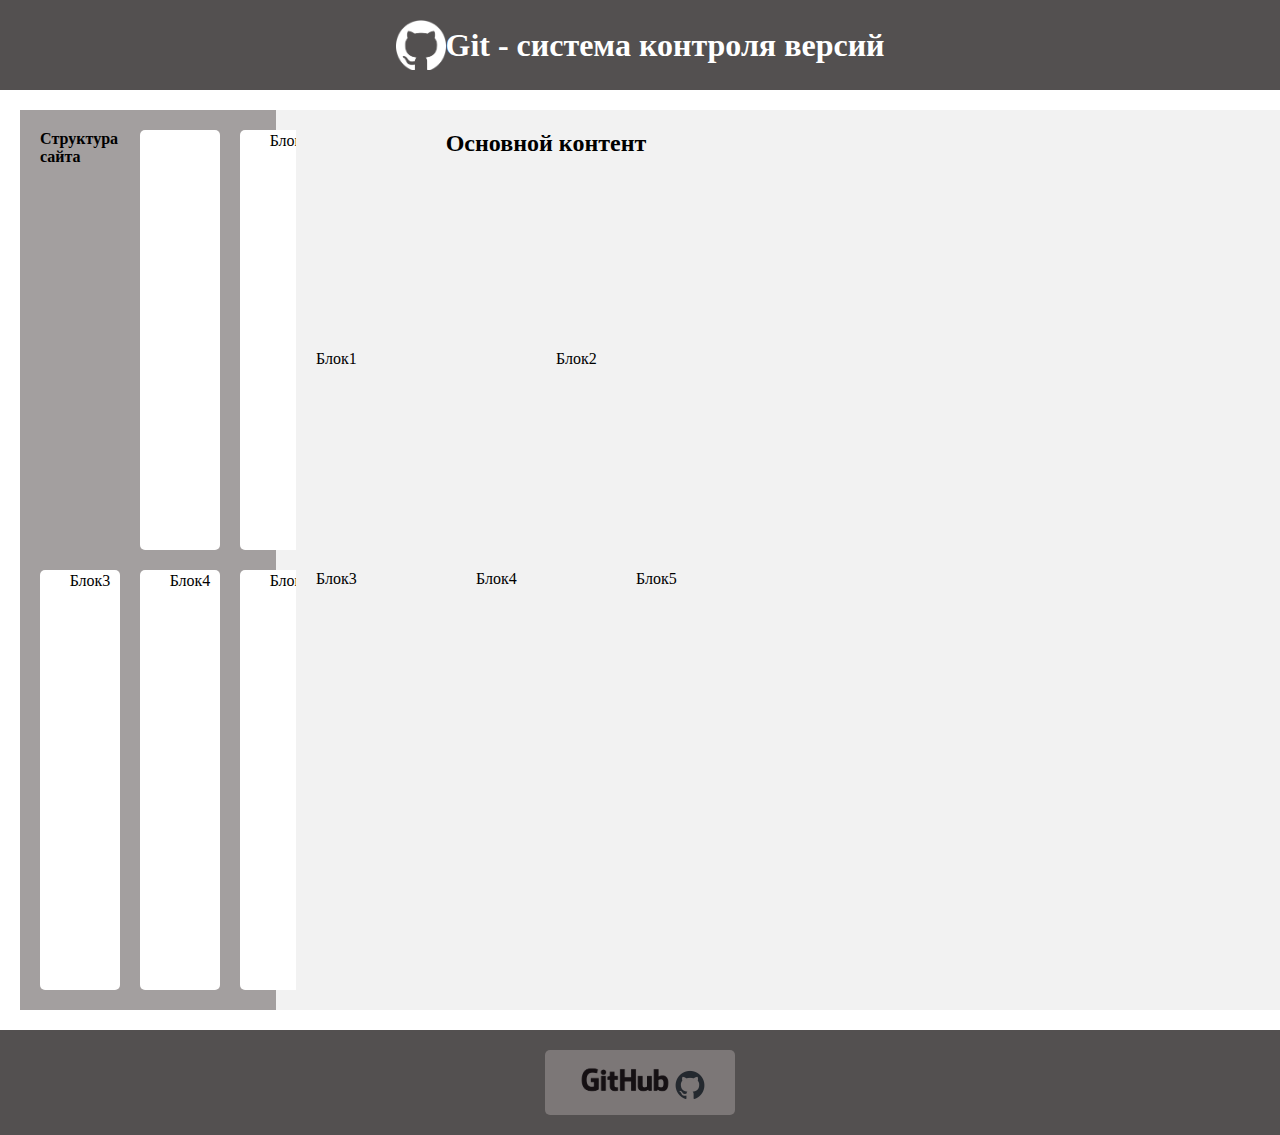
==== index.html @ 19fec1b5 "Создание структуры сайта" ====
<!DOCTYPE html>
<html lang="ru">
<head>
    <meta charset="UTF-8">
    <meta name="viewport" content="width=device-width, initial-scale=1.0">
    <title>Document</title>
    <link rel="stylesheet" href="styless.css">
</head>
<body>
    <header>
    <img src="./images/github-mark-white.png" width="50px" height="50px"alt="logo">
        <h1>Git - система контроля версий</h1>
    </header>
<main>
    <div class="block">
        
<div class = "container">
<p><b>Cтруктура сайта</b></p>
<div> <a href="second_page.html" >Блок1</a></div>
<div> <a href="#block2"></a> Блок2</div>
<div> <a href="#block3"></a>Блок3</div>
<div> <a href="#block4"></a>Блок4</div>
<div> <a href="second_page.html"> </a>Блок5</div>
</div>
<section>
<div class="section">
    <div id="title"><h2>Основной контент</h2></div>
    <div id="block1"><p> Блок1</p></div>
    <div id="block2"><p> Блок2</p></div>
    <div id="block3"><p>Блок3</p></div>
    <div id="block4"><p>Блок4</p></div>
    <div id="block5"><p>Блок5</p></div>
</div>
</section>
</div>
</main>
<footer class="footer">
    <button>
    <a href="https://github.com"><img src="./images/GitHub_Logo.png" alt="logo github" width="100px" height="40px"><img src="./images/github-mark.png" alt="logo" width="30px" height="30px"></a>
    </button>
</footer>
</body>
</html>
---- styless.css ----
* {
    margin: 0;
    padding: 0 px;
    box-sizing: border-box;
    text-decoration: none;

}

header {
    display:flex;
    background-color: #535050;
    color: #fff;
    padding: 20px;
    justify-content: center;
    align-items: center;
}
.block {
    display: grid;
    grid-template-columns: 20% 70%;
   /*grid-auto-rows: minmax(100px, auto);*/
    grid-gap: 20px;
    margin: 20px;
    background-color: #f2f2f2;
   
    width: 100%;

}

.container {
    display:grid;
    grid-template-columns: 1fr 1fr 1fr;
    grid-auto-rows: minmax(100px, auto);
    grid-gap: 20px;
    padding: 20px;
    background-color: #a39f9f;
    min-height: 100vh;  
}

.container  div {
    background-color: #fff;
    padding:
    margin: 10px;
    border-radius: 5px;
    gap: 20px;
    text-align: center; 
    width: 80px;

}
button {
    background-color: #7c7777;
    color: #fff;
    font-size: large;
    padding: 10px 20px;
    border: none;
    border-radius: 5px;
    cursor: grab;
}
button:hover {
    background-color: #555;
    font: #fff;    
}
.section {
    display: grid;
    grid-template-columns: repeat(6, 1fr);
    grid-template-rows: repeat(4, 1fr);
    grid-auto-rows: minmax(100px, auto);
    grid-gap: 20px;
    padding: 20px;
    background-color: #f2f2f2;
    min-height: 100vh;
    width: 500px;
}
a {
    color: #fff;
    font-size: large;
    padding: 10px;
    border: none;
    border-radius: 5px;
    cursor: pointer;
}
footer {
    display: flex;
    background-color: #535050;
    color: #fff;
    padding: 20px;
    justify-content: center;
    align-items: center;
}
.main {
    height: 1000px;
}
#title {
    text-align: center;
    grid-column: 2/6;
}
#block1 {
    grid-column: 1/4;
}
#block2 {
    grid-column: 4/7;
}

#block3 {
    grid-column: 1/3;
}

#block4 {
    grid-column: 3/5;
}

#block5 {
    grid-column: 5/7;
}
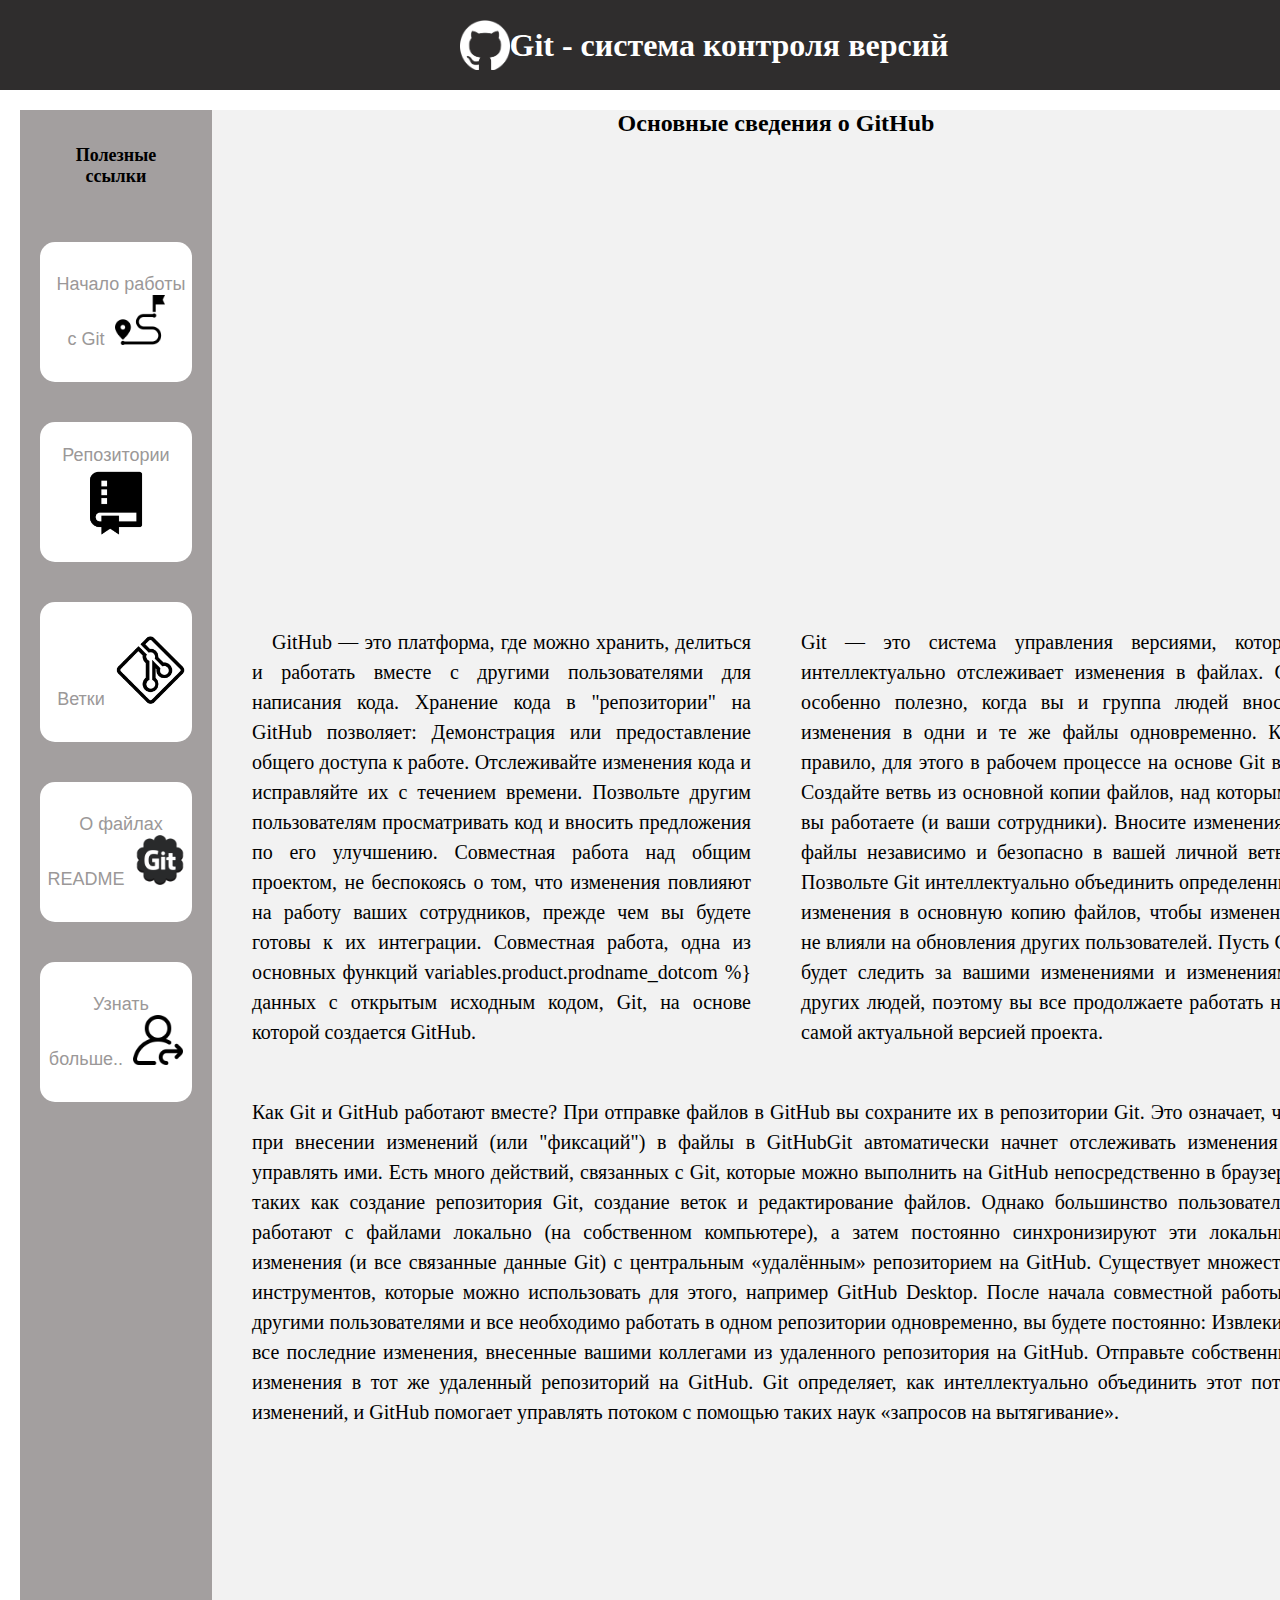
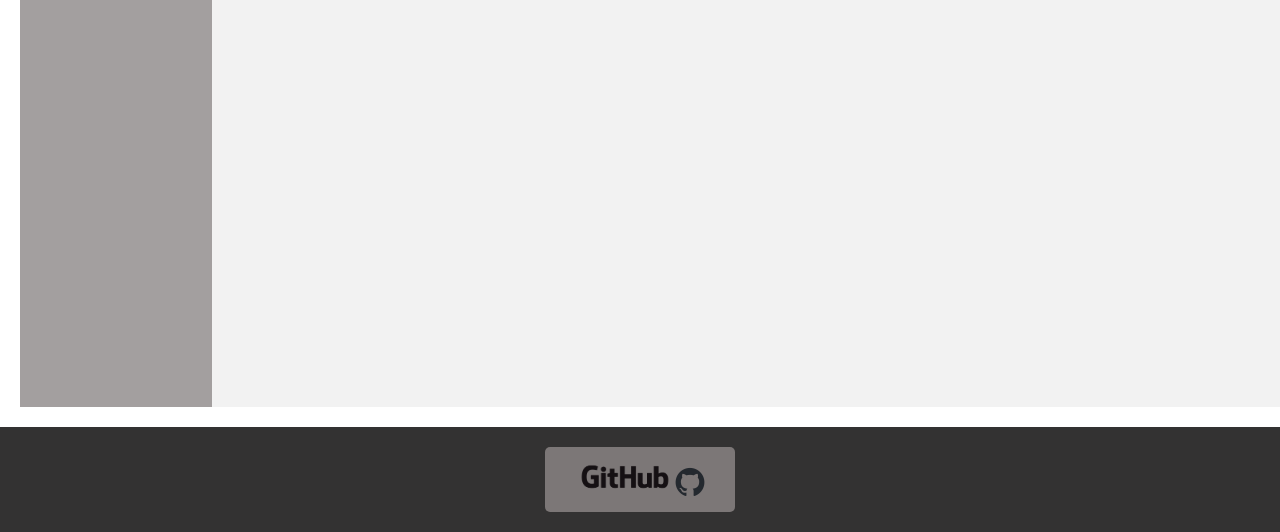
==== commit 6366c881: "Добавлены основнае разделы" ====
--- a/index.html
+++ b/index.html
@@ -15,30 +15,60 @@
     <div class="block">
         
 <div class = "container">
-<p><b>Cтруктура сайта</b></p>
-<div> <a href="second_page.html" >Блок1</a></div>
-<div> <a href="#block2"></a> Блок2</div>
-<div> <a href="#block3"></a>Блок3</div>
-<div> <a href="#block4"></a>Блок4</div>
-<div> <a href="second_page.html"> </a>Блок5</div>
+<div class="transform"><p><b>Полезные ссылки</b></p></div>
+<button><a href="https://docs.github.com/ru/get-started">Начало работы   c Git</a><img src="./images/free-icon-route-2210558.png" width="50px" alt="icon"></button>
+<button><a href="https://docs.github.com/ru/repositories">Репозитории</a><img src="./images/git_repository.png" width="70px" alt="icon"></button>
+<button><a href="https://docs.github.com/ru/repositories/configuring-branches-and-merges-in-your-repository/managing-branches-in-your-repository">Ветки</a><img src="./images/branch1.png" alt="icon" width= "70px"></button>
+<button><a href="https://docs.github.com/ru/repositories/managing-your-repositorys-settings-and-features/customizing-your-repository/about-readmes">О файлах README</a><img src="./images/git.png" width="50px" alt=""></button>
+<button><a href="second.html">Узнать больше..</a><img src="./images/more.png" width="50px" alt=""></button>
+
 </div>
 <section>
+    <div id="h2"><h2>Основные сведения о GitHub</h2></div>
 <div class="section">
-    <div id="title"><h2>Основной контент</h2></div>
-    <div id="block1"><p> Блок1</p></div>
-    <div id="block2"><p> Блок2</p></div>
-    <div id="block3"><p>Блок3</p></div>
-    <div id="block4"><p>Блок4</p></div>
-    <div id="block5"><p>Блок5</p></div>
+    <div id="title"><iframe width="560" height="315" src="https://www.youtube.com/embed/pBy1zgt0XPc?si=Sv6U18vTBwvILlQg" title="YouTube video player" frameborder="0" allow="accelerometer; autoplay; clipboard-write; encrypted-media; gyroscope; picture-in-picture; web-share" referrerpolicy="strict-origin-when-cross-origin" allowfullscreen></iframe>
+    </div>
+    <div id="block1"><p> GitHub — это платформа, где можно хранить, делиться и работать вместе с другими пользователями для написания кода.
+
+        Хранение кода в "репозитории" на GitHub позволяет:
+        
+        Демонстрация или предоставление общего доступа к работе.
+        Отслеживайте изменения кода и исправляйте их с течением времени.
+        Позвольте другим пользователям просматривать код и вносить предложения по его улучшению.
+        Совместная работа над общим проектом, не беспокоясь о том, что изменения повлияют на работу ваших сотрудников, прежде чем вы будете готовы к их интеграции.
+        Совместная работа, одна из основных функций variables.product.prodname_dotcom %}данных с открытым исходным кодом, Git, на основе которой создается GitHub.
+        
+        </p></div>
+    <div id="block2"><p> Git — это система управления версиями, которая интеллектуально отслеживает изменения в файлах. Git особенно полезно, когда вы и группа людей вносят изменения в одни и те же файлы одновременно.
+
+        Как правило, для этого в рабочем процессе на основе Git вы:
+        
+        Создайте ветвь из основной копии файлов, над которыми вы работаете (и ваши сотрудники).
+        Вносите изменения в файлы независимо и безопасно в вашей личной ветви.
+        Позвольте Git интеллектуально объединить определенные изменения в основную копию файлов, чтобы изменения не влияли на обновления других пользователей.
+        Пусть Git будет следить за вашими изменениями и изменениями других людей, поэтому вы все продолжаете работать над самой актуальной версией проекта.</p></div>
+    <div id="block3"><p>Как Git и GitHub работают вместе?
+
+        При отправке файлов в GitHub вы сохраните их в репозитории Git. Это означает, что при внесении изменений (или "фиксаций") в файлы в GitHubGit автоматически начнет отслеживать изменения и управлять ими.
+        
+        Есть много действий, связанных с Git, которые можно выполнить на GitHub непосредственно в браузере, таких как создание репозитория Git, создание веток и редактирование файлов.
+        
+        Однако большинство пользователей работают с файлами локально (на собственном компьютере), а затем постоянно синхронизируют эти локальные изменения (и все связанные данные Git) с центральным «удалённым» репозиторием на GitHub. Существует множество инструментов, которые можно использовать для этого, например GitHub Desktop.
+        
+        После начала совместной работы с другими пользователями и все необходимо работать в одном репозитории одновременно, вы будете постоянно:
+        
+        Извлеките все последние изменения, внесенные вашими коллегами из удаленного репозитория на GitHub.
+        Отправьте собственные изменения в тот же удаленный репозиторий на GitHub.
+        Git определяет, как интеллектуально объединить этот поток изменений, и GitHub помогает управлять потоком с помощью таких наук «запросов на вытягивание».</p></div>
+    
 </div>
 </section>
 </div>
 </main>
 <footer class="footer">
-    <button>
+    <button class="button">
     <a href="https://github.com"><img src="./images/GitHub_Logo.png" alt="logo github" width="100px" height="40px"><img src="./images/github-mark.png" alt="logo" width="30px" height="30px"></a>
     </button>
 </footer>
 </body>
 </html>     
-        
--- a/styless.css
+++ b/styless.css
@@ -5,48 +5,56 @@
     text-decoration: none;
 
 }
-
+@font-face {
+    font-family: "Open Sans";
+    src:
+      url("/fonts/OpenSans-Regular-webfont.woff2");
+}
+  
 header {
     display:flex;
-    background-color: #535050;
+    padding-left: 10%;
+    padding-top: 20px;
+    padding-bottom: 20px;
+    background-color: #2f2d2d;
     color: #fff;
-    padding: 20px;
     justify-content: center;
     align-items: center;
 }
 .block {
     display: grid;
-    grid-template-columns: 20% 70%;
+    grid-template-columns: 15% 85%;
    /*grid-auto-rows: minmax(100px, auto);*/
     grid-gap: 20px;
+    gap: 20px;
     margin: 20px;
     background-color: #f2f2f2;
-   
     width: 100%;
 
 }
 
 .container {
-    display:grid;
-    grid-template-columns: 1fr 1fr 1fr;
-    grid-auto-rows: minmax(100px, auto);
-    grid-gap: 20px;
-    padding: 20px;
+    display:flex;
+    flex-direction: column;     
+    /*padding: 20px;*/
     background-color: #a39f9f;
-    min-height: 100vh;  
+ 
 }
 
-.container  div {
+.container  button {
     background-color: #fff;
-    padding:
-    margin: 10px;
-    border-radius: 5px;
-    gap: 20px;
+    color: #2f2d2d;
+    border-radius: 15px;
+    border: none;
     text-align: center; 
-    width: 80px;
-
+    height: 140px;
+    margin: 20px;
 }
-button {
+.container button:hover {
+    background-color: #525151;
+    color: #eae4e4; ;
+}
+.button {
     background-color: #7c7777;
     color: #fff;
     font-size: large;
@@ -56,22 +64,21 @@
     cursor: grab;
 }
 button:hover {
-    background-color: #555;
+    background-color: #c5c0c0;
     font: #fff;    
 }
 .section {
     display: grid;
     grid-template-columns: repeat(6, 1fr);
+    grid-auto-rows: minmax(100px, auto);
     grid-template-rows: repeat(4, 1fr);
-    grid-auto-rows: minmax(100px, auto);
-    grid-gap: 20px;
+    grid-gap: 50px;
     padding: 20px;
     background-color: #f2f2f2;
-    min-height: 100vh;
-    width: 500px;
+    font-size: 20px;
 }
 a {
-    color: #fff;
+    color: #9b9898;
     font-size: large;
     padding: 10px;
     border: none;
@@ -80,7 +87,7 @@
 }
 footer {
     display: flex;
-    background-color: #535050;
+    background-color: #333232;
     color: #fff;
     padding: 20px;
     justify-content: center;
@@ -91,23 +98,43 @@
 }
 #title {
     text-align: center;
+    font-weight: 700;
     grid-column: 2/6;
 }
-#block1 {
+#block1 {text-align: justify;
+    text-indent: 20px;
     grid-column: 1/4;
+    line-height: 1.5;
 }
 #block2 {
     grid-column: 4/7;
+    text-align: justify;
+    line-height: 1.5;
 }
 
 #block3 {
-    grid-column: 1/3;
+    
+    text-align: justify;
+    grid-column: 1/7;
+    line-height: 1.5;
 }
 
-#block4 {
-    grid-column: 3/5;
+
+h2 {
+    text-align: center;
+    font-weight: 700;
 }
-
-#block5 {
-    grid-column: 5/7;
+.dev {
+    display: flex;
+    flex-direction: column;
+    justify-content: center;
+    align-items: center;
+    height: 100vh;
+    text-align: center;
+    gap: 20px;
 }
+.transform {
+    padding: 15px;
+    text-align: center; font-size: large;
+    margin: 20px;
+}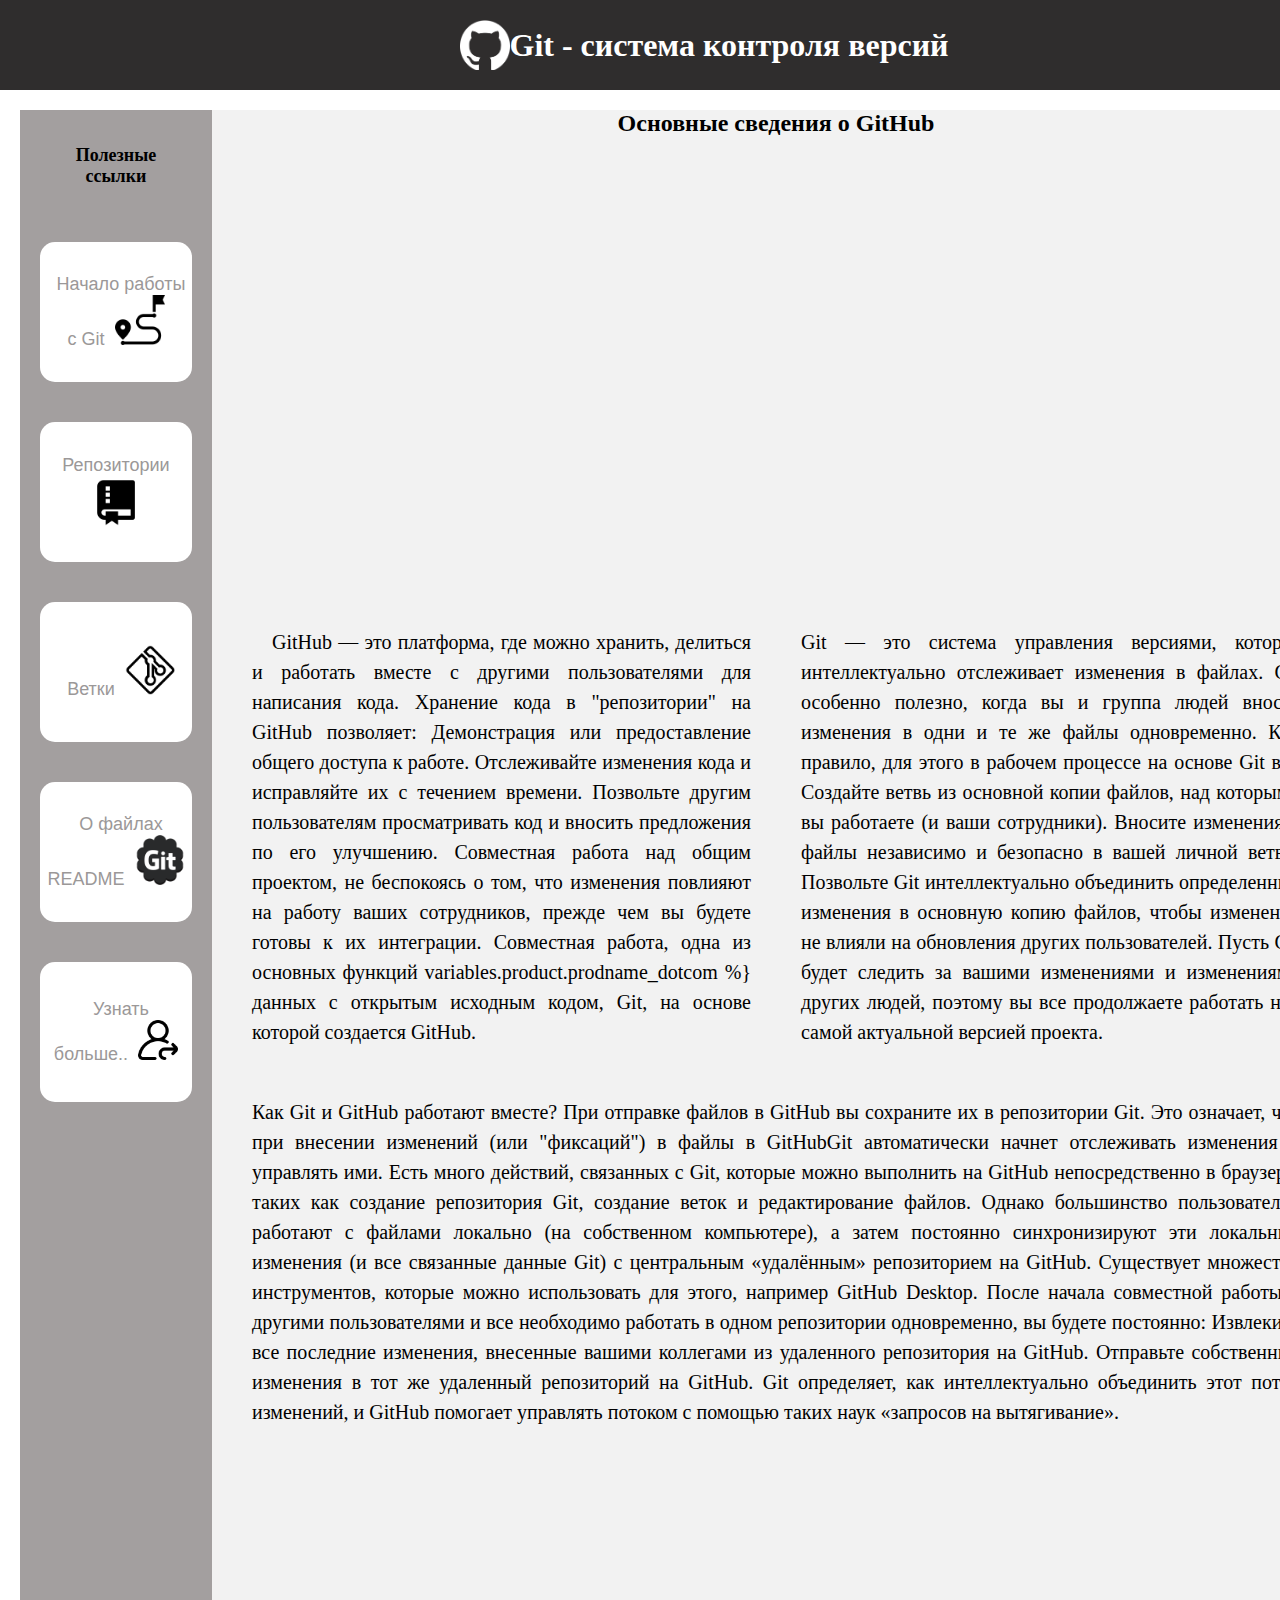
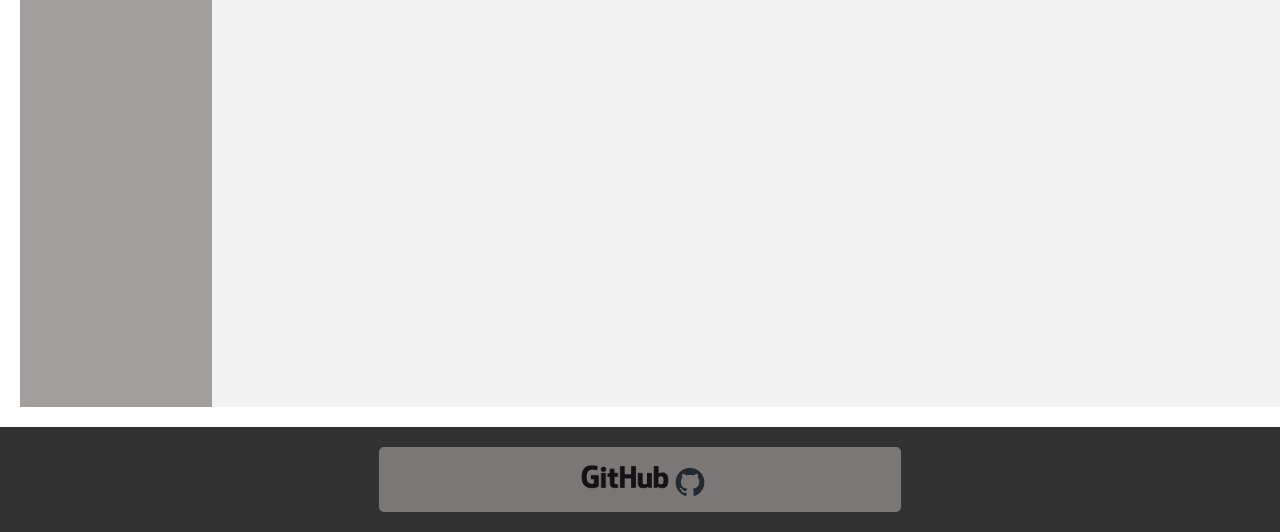
==== commit c202bd44: "Изменение стилей кнопок" ====
--- a/index.html
+++ b/index.html
@@ -17,10 +17,10 @@
 <div class = "container">
 <div class="transform"><p><b>Полезные ссылки</b></p></div>
 <button><a href="https://docs.github.com/ru/get-started">Начало работы   c Git</a><img src="./images/free-icon-route-2210558.png" width="50px" alt="icon"></button>
-<button><a href="https://docs.github.com/ru/repositories">Репозитории</a><img src="./images/git_repository.png" width="70px" alt="icon"></button>
-<button><a href="https://docs.github.com/ru/repositories/configuring-branches-and-merges-in-your-repository/managing-branches-in-your-repository">Ветки</a><img src="./images/branch1.png" alt="icon" width= "70px"></button>
+<button><a href="https://docs.github.com/ru/repositories">Репозитории</a><img src="./images/git_repository.png" width="50px" alt="icon"></button>
+<button><a href="https://docs.github.com/ru/repositories/configuring-branches-and-merges-in-your-repository/managing-branches-in-your-repository">Ветки</a><img src="./images/branch1.png" alt="icon" width= "50px"></button>
 <button><a href="https://docs.github.com/ru/repositories/managing-your-repositorys-settings-and-features/customizing-your-repository/about-readmes">О файлах README</a><img src="./images/git.png" width="50px" alt=""></button>
-<button><a href="second.html">Узнать больше..</a><img src="./images/more.png" width="50px" alt=""></button>
+<button><a href="second.html">Узнать больше..</a><img src="./images/more.png" width="40px" alt=""></button>
 
 </div>
 <section>
--- a/styless.css
+++ b/styless.css
@@ -58,7 +58,7 @@
     background-color: #7c7777;
     color: #fff;
     font-size: large;
-    padding: 10px 20px;
+    padding: 10px 15%;
     border: none;
     border-radius: 5px;
     cursor: grab;
